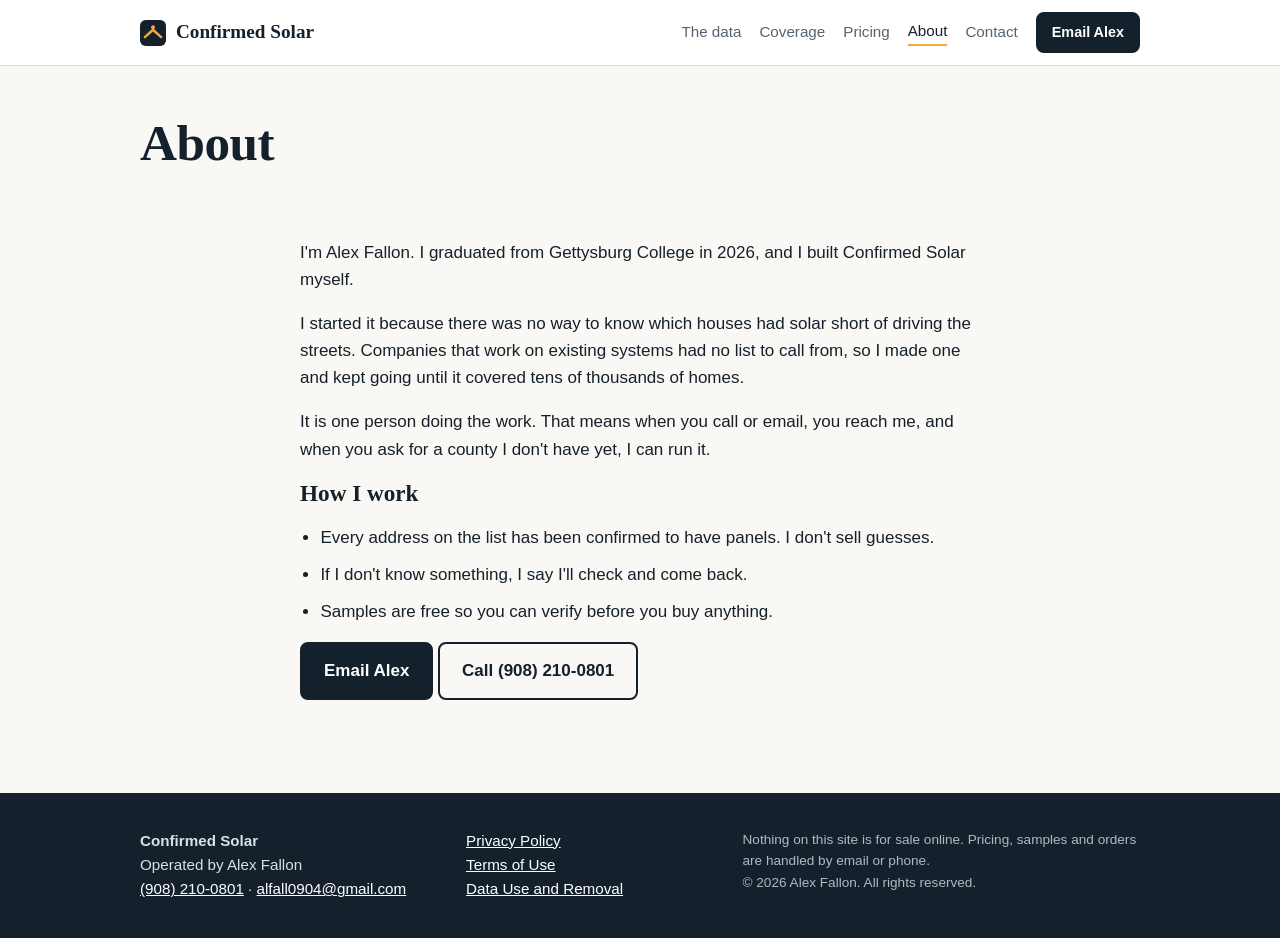
==== about.html @ c14927e2 "Confirmed Solar website Co-Authored-By: Claude Sonnet 5.5 <noreply@anthropic.com>" ====
<!doctype html>
<html lang="en">
<head>
<meta charset="utf-8">
<meta name="viewport" content="width=device-width, initial-scale=1">
<title>About | Confirmed Solar</title>
<meta name="description" content="About Alex Fallon and Confirmed Solar.">
<link rel="icon" href="favicon.svg" type="image/svg+xml">
<link rel="stylesheet" href="styles.css">
</head>
<body>
<a class="skip" href="#main">Skip to content</a>
<header class="site">
  <div class="wrap bar">
    <a class="brand" href="index.html"><svg width="26" height="26" viewBox="0 0 32 32" aria-hidden="true"><rect width="32" height="32" rx="7" fill="#14202b"/><path d="M6 21l10-9 10 9" fill="none" stroke="#f2a93b" stroke-width="3" stroke-linecap="round" stroke-linejoin="round"/><circle cx="16" cy="9" r="2.4" fill="#f2a93b"/></svg>Confirmed Solar</a>
    <nav aria-label="Main"><a href="data.html">The data</a><a href="coverage.html">Coverage</a><a href="pricing.html">Pricing</a><a href="about.html" aria-current="page">About</a><a href="contact.html">Contact</a><a class="btn small" href="mailto:alfall0904@gmail.com?subject=Question%20about%20Confirmed%20Solar&body=">Email Alex</a></nav>
  </div>
</header>
<main id="main">

<section class="wrap head"><h1>About</h1></section>
<section class="wrap block narrow">
  <p>I'm Alex Fallon. I graduated from Gettysburg College in 2026, and I built Confirmed Solar myself.</p>
  <p>I started it because there was no way to know which houses had solar short of driving the streets. Companies that work on existing systems had no list to call from, so I made one and kept going until it covered tens of thousands of homes.</p>
  <p>It is one person doing the work. That means when you call or email, you reach me, and when you ask for a county I don't have yet, I can run it.</p>
  <h2>How I work</h2>
  <ul class="plain">
    <li>Every address on the list has been confirmed to have panels. I don't sell guesses.</li>
    <li>If I don't know something, I say I'll check and come back.</li>
    <li>Samples are free so you can verify before you buy anything.</li>
  </ul>
  <p><a class="btn" href="mailto:alfall0904@gmail.com?subject=Question%20about%20Confirmed%20Solar&body=">Email Alex</a> <a class="btn ghost" href="tel:+19082100801">Call (908) 210-0801</a></p>
</section>

</main>
<footer class="site">
  <div class="wrap foot">
    <div>
      <strong>Confirmed Solar</strong><br>
      Operated by Alex Fallon<br>
      <a href="tel:+19082100801">(908) 210-0801</a> &middot; <a href="mailto:alfall0904@gmail.com">alfall0904@gmail.com</a>
    </div>
    <div>
      <a href="privacy.html">Privacy Policy</a><br>
      <a href="terms.html">Terms of Use</a><br>
      <a href="data-use.html">Data Use and Removal</a>
    </div>
    <div class="fine">Nothing on this site is for sale online. Pricing, samples and orders are handled by email or phone.<br>&copy; 2026 Alex Fallon. All rights reserved.</div>
  </div>
</footer>
</body>
</html>
---- styles.css ----
:root{--bg:#faf8f4;--card:#fff;--ink:#14202b;--muted:#566370;--line:#e2ddd2;--accent:#f2a93b;--accent-ink:#8a5200;--navy:#14202b}
*{box-sizing:border-box}
html{-webkit-text-size-adjust:100%}
body{margin:0;background:var(--bg);color:var(--ink);font:17px/1.6 -apple-system,BlinkMacSystemFont,"Segoe UI",Roboto,Helvetica,Arial,sans-serif}
h1,h2{font-family:Georgia,"Times New Roman",serif;line-height:1.15;margin:0 0 .5em;font-weight:700}
h1{font-size:clamp(2rem,5vw,3.2rem);letter-spacing:-.01em}
h2{font-size:1.45rem;margin-top:0}
p{margin:0 0 1em}
a{color:var(--ink)}
.wrap{max-width:1040px;margin:0 auto;padding:0 20px}
.narrow{max-width:720px}
.skip{position:absolute;left:-999px}.skip:focus{left:8px;top:8px;background:#fff;padding:8px;z-index:9}
header.site{background:var(--card);border-bottom:1px solid var(--line);position:sticky;top:0;z-index:5}
.bar{display:flex;align-items:center;justify-content:space-between;gap:16px;flex-wrap:wrap;padding-top:12px;padding-bottom:12px}
.brand{display:flex;align-items:center;gap:10px;font-family:Georgia,serif;font-weight:700;font-size:1.2rem;text-decoration:none}
nav{display:flex;align-items:center;gap:6px 18px;flex-wrap:wrap}
nav a{text-decoration:none;font-size:.95rem;color:var(--muted)}
nav a[aria-current],nav a:hover{color:var(--ink)}
nav a[aria-current]{border-bottom:2px solid var(--accent)}
.btn{display:inline-block;background:var(--navy);color:#fff;padding:13px 22px;border-radius:8px;text-decoration:none;font-weight:600;border:2px solid var(--navy);transition:background .15s}
.btn:hover{background:#243546}
.btn.ghost{background:transparent;color:var(--navy)}.btn.ghost:hover{background:rgba(20,32,43,.07)}
.btn.small{padding:7px 14px;font-size:.9rem;color:#fff}
nav a.btn{color:#fff}
.hero .btn.ghost{color:#fff;border-color:#fff}.hero .btn.ghost:hover{background:rgba(255,255,255,.12)}
.hero .btn:not(.ghost){background:var(--accent);border-color:var(--accent);color:var(--navy)}
.hero .btn:not(.ghost):hover{background:#f6bd63}
a:focus-visible,input:focus-visible{outline:3px solid var(--accent);outline-offset:2px}
.hero{background:var(--navy);color:#fff;padding:72px 0 64px}
.hero h1{max-width:16em}
.eyebrow{color:var(--accent);font-weight:600;letter-spacing:.06em;text-transform:uppercase;font-size:.8rem;margin-bottom:14px}
.lead{font-size:1.2rem;color:inherit;max-width:38em}
.head .lead{color:var(--muted)}.hero .lead{color:#d9e0e7}
.cta{display:flex;gap:12px;flex-wrap:wrap;margin-top:24px}
.stats{background:var(--card);border-bottom:1px solid var(--line)}
.grid3{display:grid;grid-template-columns:repeat(3,1fr);gap:24px;padding-top:32px;padding-bottom:32px}
.big{display:block;font-family:Georgia,serif;font-size:1.7rem;font-weight:700}
.cap{display:block;color:var(--muted);font-size:.95rem}
.block{padding-top:36px;padding-bottom:12px}
.head{padding-top:48px;padding-bottom:4px}
.two{display:grid;grid-template-columns:1fr 1fr;gap:36px}
.chips{list-style:none;margin:0;padding:0;display:flex;flex-wrap:wrap;gap:10px}
.chips li{background:var(--card);border:1px solid var(--line);border-radius:999px;padding:8px 16px;font-size:.95rem}
.more{font-weight:600;color:var(--accent-ink)}
.plain{padding-left:1.2em}.plain li{margin-bottom:.6em}
table{width:100%;border-collapse:collapse;background:var(--card);border:1px solid var(--line);border-radius:10px;overflow:hidden}
th,td{text-align:left;padding:12px 16px;border-bottom:1px solid var(--line);vertical-align:top}
tr:last-child th,tr:last-child td{border-bottom:0}
table.fields th{width:32%;font-weight:600}
table.cov thead th{background:#f3efe6;font-size:.85rem;text-transform:uppercase;letter-spacing:.05em;color:var(--muted)}
td.b{font-weight:600}.b.thousands{color:var(--accent-ink)}
.search{display:block;margin-top:20px;font-weight:600}
.search input{display:block;margin-top:6px;width:100%;max-width:320px;padding:11px 14px;border:1px solid var(--line);border-radius:8px;font:inherit}
.calc{background:var(--card);border:1px solid var(--line);border-radius:14px;padding:28px;max-width:640px}
fieldset{border:0;padding:0;margin:0 0 20px}
legend{font-weight:700;margin-bottom:10px}
.opt{display:flex;gap:12px;padding:14px;border:1px solid var(--line);border-radius:10px;margin-bottom:10px;cursor:pointer;align-items:flex-start}
.opt:has(input:checked){border-color:var(--navy);background:#fbf6ea}
.opt input{margin-top:6px}.opt em{color:var(--accent-ink);font-style:normal;font-weight:700;margin-left:6px}.opt small{color:var(--muted)}
.qty{display:block;font-weight:700;margin-bottom:10px}
.qty input{display:block;margin-top:6px;width:100%;padding:12px 14px;font:inherit;font-size:1.2rem;border:1px solid var(--line);border-radius:8px}
#rng{width:100%;accent-color:var(--navy);margin-bottom:20px}
.result{background:var(--navy);color:#fff;border-radius:12px;padding:20px 22px}
.result .lbl{font-size:.85rem;text-transform:uppercase;letter-spacing:.06em;color:#c4ced8}
.result .amt{font-family:Georgia,serif;font-size:2.6rem;font-weight:700;color:var(--accent);line-height:1.2}
.result .sub{color:#d9e0e7;font-size:.95rem}
.note{color:var(--muted);font-size:.9rem;margin-top:16px}
.big-link{font-size:1.4rem;font-weight:600}
.meta{color:var(--muted)}
.legal h2{font-size:1.15rem;margin-top:1.6em}
footer.site{background:var(--navy);color:#d9e0e7;margin-top:64px;padding:36px 0;font-size:.95rem}
footer.site a{color:#fff}
.foot{display:grid;grid-template-columns:1.2fr 1fr 1.6fr;gap:28px}
.fine{font-size:.85rem;color:#aeb9c4}
@media(max-width:760px){.grid3,.two,.foot{grid-template-columns:1fr}.hero{padding:48px 0}.calc{padding:20px}table.fields th{width:38%}}
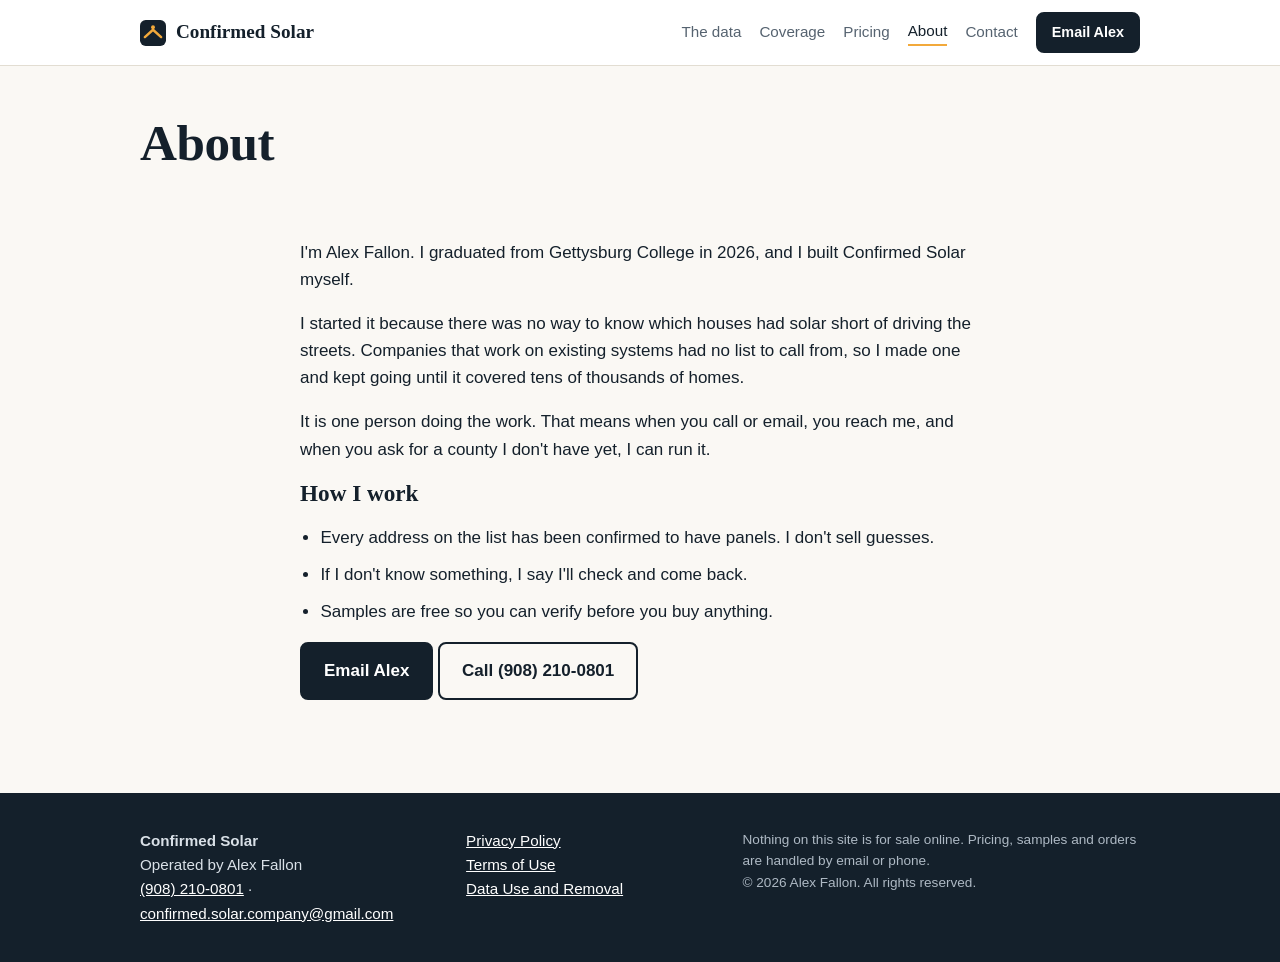
==== commit a163f2ac: "Switch contact email to confirmed.solar.company@gmail.com everywhere, including the order form PDF C" ====
--- a/about.html
+++ b/about.html
@@ -13,7 +13,7 @@
 <header class="site">
   <div class="wrap bar">
     <a class="brand" href="index.html"><svg width="26" height="26" viewBox="0 0 32 32" aria-hidden="true"><rect width="32" height="32" rx="7" fill="#14202b"/><path d="M6 21l10-9 10 9" fill="none" stroke="#f2a93b" stroke-width="3" stroke-linecap="round" stroke-linejoin="round"/><circle cx="16" cy="9" r="2.4" fill="#f2a93b"/></svg>Confirmed Solar</a>
-    <nav aria-label="Main"><a href="data.html">The data</a><a href="coverage.html">Coverage</a><a href="pricing.html">Pricing</a><a href="about.html" aria-current="page">About</a><a href="contact.html">Contact</a><a class="btn small" href="mailto:alfall0904@gmail.com?subject=Question%20about%20Confirmed%20Solar&body=">Email Alex</a></nav>
+    <nav aria-label="Main"><a href="data.html">The data</a><a href="coverage.html">Coverage</a><a href="pricing.html">Pricing</a><a href="about.html" aria-current="page">About</a><a href="contact.html">Contact</a><a class="btn small" href="mailto:confirmed.solar.company@gmail.com?subject=Question%20about%20Confirmed%20Solar&body=">Email Alex</a></nav>
   </div>
 </header>
 <main id="main">
@@ -29,7 +29,7 @@
     <li>If I don't know something, I say I'll check and come back.</li>
     <li>Samples are free so you can verify before you buy anything.</li>
   </ul>
-  <p><a class="btn" href="mailto:alfall0904@gmail.com?subject=Question%20about%20Confirmed%20Solar&body=">Email Alex</a> <a class="btn ghost" href="tel:+19082100801">Call (908) 210-0801</a></p>
+  <p><a class="btn" href="mailto:confirmed.solar.company@gmail.com?subject=Question%20about%20Confirmed%20Solar&body=">Email Alex</a> <a class="btn ghost" href="tel:+19082100801">Call (908) 210-0801</a></p>
 </section>
 
 </main>
@@ -38,7 +38,7 @@
     <div>
       <strong>Confirmed Solar</strong><br>
       Operated by Alex Fallon<br>
-      <a href="tel:+19082100801">(908) 210-0801</a> &middot; <a href="mailto:alfall0904@gmail.com">alfall0904@gmail.com</a>
+      <a href="tel:+19082100801">(908) 210-0801</a> &middot; <a href="mailto:confirmed.solar.company@gmail.com">confirmed.solar.company@gmail.com</a>
     </div>
     <div>
       <a href="privacy.html">Privacy Policy</a><br>
--- a/styles.css
+++ b/styles.css
@@ -72,4 +72,43 @@
 footer.site a{color:#fff}
 .foot{display:grid;grid-template-columns:1.2fr 1fr 1.6fr;gap:28px}
 .fine{font-size:.85rem;color:#aeb9c4}
+.zz{display:flex;gap:16px;margin-top:40px;flex-wrap:wrap}
+.strip figure{margin:0;width:240px;max-width:100%}
+.strip img{width:100%;height:auto;display:block;border:1px solid rgba(255,255,255,.25)}
+.strip figcaption{margin-top:7px;font-size:.82rem;color:#aeb9c4;line-height:1.35}
+.strip.dark{margin-top:22px}.strip.dark img{border-color:var(--line)}.strip.dark figcaption{color:var(--muted)}.strip.dark b{color:var(--ink)}
 @media(max-width:760px){.grid3,.two,.foot{grid-template-columns:1fr}.hero{padding:48px 0}.calc{padding:20px}table.fields th{width:38%}}
+
+/* demo3 */
+.btn.amber{background:var(--accent);border-color:var(--accent);color:var(--navy)}.btn.amber:hover{background:#f6bd63}
+.hero2{position:relative;color:#fff;padding:150px 0 130px;background:linear-gradient(90deg,rgba(14,24,33,.9) 0%,rgba(14,24,33,.72) 45%,rgba(14,24,33,.25) 100%),url(img/hero.jpg) center/cover}
+.hero2 h1{max-width:14em;font-size:clamp(2.2rem,5.4vw,3.9rem)}
+.hero2 .eyebrow{color:var(--accent)}.hero2 .lead{color:#e4e9ee;max-width:32em}
+.hero2 .btn.ghost{color:#fff;border-color:#fff}.hero2 .btn.ghost:hover{background:rgba(255,255,255,.14)}
+.pricestrip{background:var(--navy);color:#fff;border-top:1px solid rgba(255,255,255,.12)}
+.ps{display:grid;grid-template-columns:1fr 1.4fr 1.4fr auto;gap:28px;align-items:center;padding-top:24px;padding-bottom:24px}
+.ps .num{display:block;font-family:Georgia,serif;font-size:1.9rem;font-weight:700;color:var(--accent);line-height:1.1}
+.ps .cap{display:block;font-size:.88rem;color:#c4ced8}
+.band{padding:84px 0}.band.alt{background:#f1ede2}
+.split{display:grid;grid-template-columns:1fr 1fr;gap:64px;align-items:center}
+.split.flip .txt{order:2}.split.flip .pic{order:1}
+.split h2{font-size:clamp(1.6rem,3vw,2.3rem)}
+.eyebrow.dk{color:var(--accent-ink)}
+.pic img{width:100%;height:100%;min-height:340px;max-height:460px;object-fit:cover;border-radius:4px}
+.pic.tall img{max-height:520px}
+.ticks{list-style:none;padding:0;margin:20px 0 0}.ticks li{padding:12px 0 12px 30px;border-top:1px solid var(--line);position:relative}
+.ticks li:last-child{border-bottom:1px solid var(--line)}
+.ticks li:before{content:"";position:absolute;left:2px;top:19px;width:12px;height:12px;background:var(--accent)}
+.three{display:grid;grid-template-columns:repeat(3,1fr);gap:24px}
+.three .big{font-size:2.1rem}
+.mid{margin-top:34px;color:var(--muted)}
+.sample{background:var(--navy);color:#fff;padding:84px 0}
+.sample h2{font-size:2.2rem}.sample .txt p{color:#d9e0e7}
+.form{background:#fff;color:var(--ink);border-radius:10px;padding:28px;display:grid;gap:16px}
+.form label{display:block;font-weight:600;font-size:.92rem}
+.form input,.form select{display:block;width:100%;margin-top:6px;padding:12px 14px;border:1px solid var(--line);border-radius:6px;font:inherit;font-weight:400;background:#fff}
+.form button{cursor:pointer;font:inherit;font-weight:700;padding:14px}
+.fine2{font-size:.85rem;color:var(--muted);margin:0}.sample .txt .fine2{color:#aeb9c4}
+.stick{position:fixed;right:20px;bottom:20px;z-index:9;background:var(--accent);color:var(--navy);font-weight:700;padding:13px 20px;border-radius:999px;text-decoration:none;box-shadow:0 6px 18px rgba(0,0,0,.28)}
+.stick:hover{background:#f6bd63}
+@media(max-width:860px){.split,.three,.ps{grid-template-columns:1fr}.split{gap:28px}.split.flip .txt{order:1}.split.flip .pic{order:2}.hero2{padding:96px 0 84px}.band,.sample{padding:56px 0}}
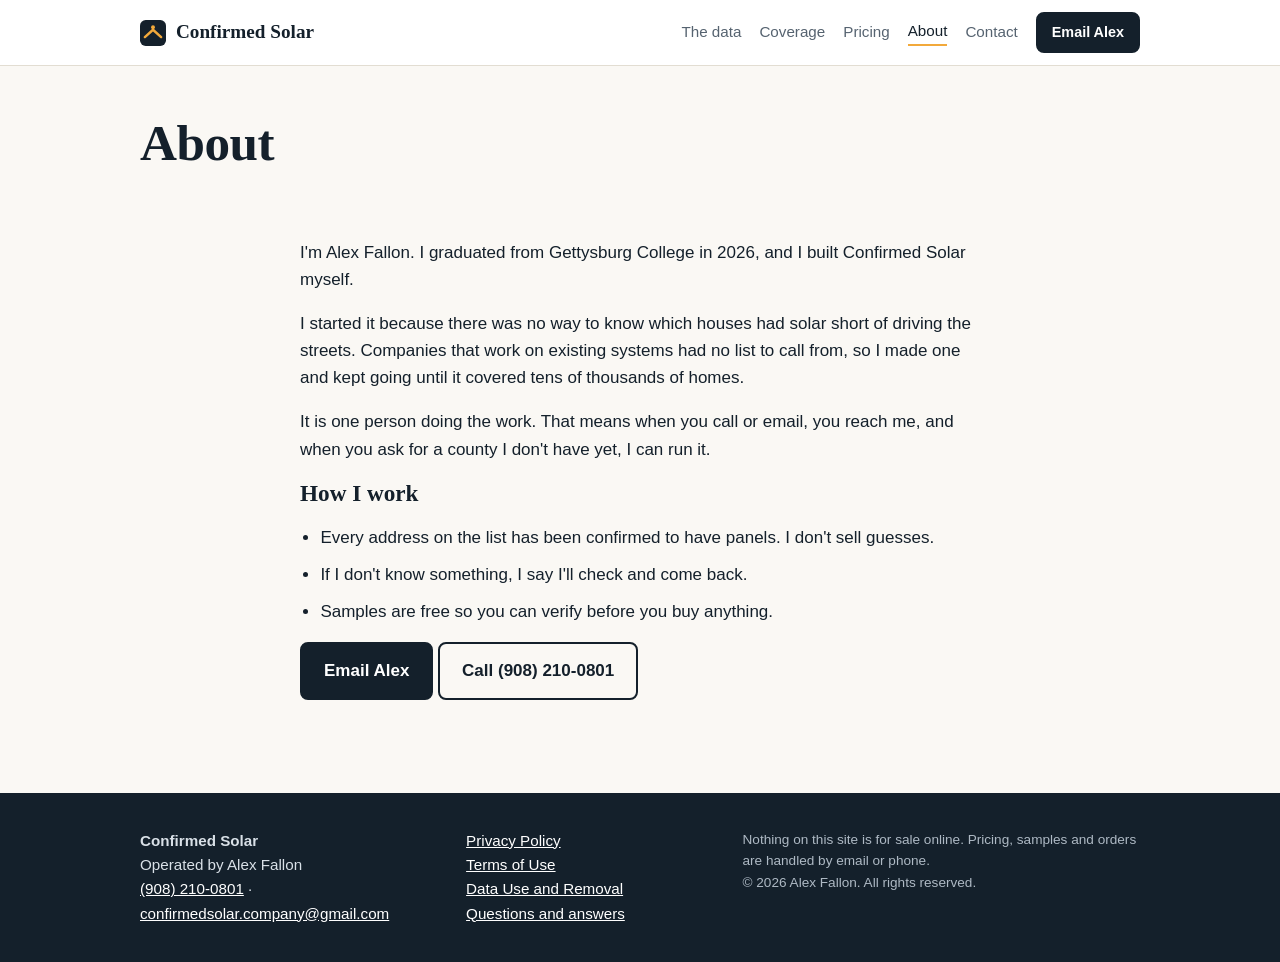
==== commit 4f9be7ba: "Fix contact email to confirmedsolar.company@gmail.com; add AI-search optimisation (schema, FAQ, llms" ====
--- a/about.html
+++ b/about.html
@@ -3,17 +3,121 @@
 <head>
 <meta charset="utf-8">
 <meta name="viewport" content="width=device-width, initial-scale=1">
-<title>About | Confirmed Solar</title>
-<meta name="description" content="About Alex Fallon and Confirmed Solar.">
+<title>About Alex Fallon and Confirmed Solar</title>
+<meta name="description" content="Confirmed Solar is run by Alex Fallon, who built a confirmed list of homes with rooftop solar for companies that service existing solar systems.">
 <link rel="icon" href="favicon.svg" type="image/svg+xml">
 <link rel="stylesheet" href="styles.css">
+<!-- aio -->
+<link rel="canonical" href="https://confirmed-solar.vercel.app/about.html">
+<meta property="og:type" content="website">
+<meta property="og:site_name" content="Confirmed Solar">
+<meta property="og:title" content="About Alex Fallon and Confirmed Solar">
+<meta property="og:description" content="Confirmed Solar is run by Alex Fallon, who built a confirmed list of homes with rooftop solar for companies that service existing solar systems.">
+<meta property="og:url" content="https://confirmed-solar.vercel.app/about.html">
+<meta property="og:image" content="https://confirmed-solar.vercel.app/img/suburb.jpg">
+<meta name="twitter:card" content="summary_large_image">
+<script type="application/ld+json">
+{
+ "@context": "https://schema.org",
+ "@graph": [
+  {
+   "@type": "Organization",
+   "@id": "https://confirmed-solar.vercel.app/#org",
+   "name": "Confirmed Solar",
+   "url": "https://confirmed-solar.vercel.app/",
+   "logo": "https://confirmed-solar.vercel.app/favicon.svg",
+   "email": "confirmedsolar.company@gmail.com",
+   "telephone": "+1-908-210-0801",
+   "description": "Confirmed Solar sells verified addresses of homes that already have rooftop solar panels, for companies that service existing solar systems.",
+   "founder": {
+    "@type": "Person",
+    "@id": "https://confirmed-solar.vercel.app/#alex",
+    "name": "Alex Fallon",
+    "alumniOf": "Gettysburg College"
+   },
+   "areaServed": [
+    {
+     "@type": "State",
+     "name": "Pennsylvania"
+    },
+    {
+     "@type": "State",
+     "name": "New Jersey"
+    },
+    {
+     "@type": "State",
+     "name": "New York"
+    },
+    {
+     "@type": "State",
+     "name": "Maryland"
+    },
+    {
+     "@type": "State",
+     "name": "Massachusetts"
+    },
+    {
+     "@type": "State",
+     "name": "Connecticut"
+    },
+    {
+     "@type": "State",
+     "name": "Delaware"
+    }
+   ],
+   "contactPoint": {
+    "@type": "ContactPoint",
+    "contactType": "sales",
+    "email": "confirmedsolar.company@gmail.com",
+    "telephone": "+1-908-210-0801",
+    "areaServed": "US",
+    "availableLanguage": "English"
+   },
+   "knowsAbout": [
+    "rooftop solar",
+    "solar panel installations",
+    "solar lead lists",
+    "solar maintenance prospecting"
+   ]
+  },
+  {
+   "@type": "BreadcrumbList",
+   "itemListElement": [
+    {
+     "@type": "ListItem",
+     "position": 1,
+     "name": "Home",
+     "item": "https://confirmed-solar.vercel.app/"
+    },
+    {
+     "@type": "ListItem",
+     "position": 2,
+     "name": "About",
+     "item": "https://confirmed-solar.vercel.app/about.html"
+    }
+   ]
+  },
+  {
+   "@type": "AboutPage",
+   "url": "https://confirmed-solar.vercel.app/about.html",
+   "about": {
+    "@id": "https://confirmed-solar.vercel.app/#org"
+   },
+   "mainEntity": {
+    "@id": "https://confirmed-solar.vercel.app/#alex"
+   }
+  }
+ ]
+}
+</script>
+<!-- /aio -->
 </head>
 <body>
 <a class="skip" href="#main">Skip to content</a>
 <header class="site">
   <div class="wrap bar">
     <a class="brand" href="index.html"><svg width="26" height="26" viewBox="0 0 32 32" aria-hidden="true"><rect width="32" height="32" rx="7" fill="#14202b"/><path d="M6 21l10-9 10 9" fill="none" stroke="#f2a93b" stroke-width="3" stroke-linecap="round" stroke-linejoin="round"/><circle cx="16" cy="9" r="2.4" fill="#f2a93b"/></svg>Confirmed Solar</a>
-    <nav aria-label="Main"><a href="data.html">The data</a><a href="coverage.html">Coverage</a><a href="pricing.html">Pricing</a><a href="about.html" aria-current="page">About</a><a href="contact.html">Contact</a><a class="btn small" href="mailto:confirmed.solar.company@gmail.com?subject=Question%20about%20Confirmed%20Solar&body=">Email Alex</a></nav>
+    <nav aria-label="Main"><a href="data.html">The data</a><a href="coverage.html">Coverage</a><a href="pricing.html">Pricing</a><a href="about.html" aria-current="page">About</a><a href="contact.html">Contact</a><a class="btn small" href="mailto:confirmedsolar.company@gmail.com?subject=Question%20about%20Confirmed%20Solar&body=">Email Alex</a></nav>
   </div>
 </header>
 <main id="main">
@@ -29,7 +133,7 @@
     <li>If I don't know something, I say I'll check and come back.</li>
     <li>Samples are free so you can verify before you buy anything.</li>
   </ul>
-  <p><a class="btn" href="mailto:confirmed.solar.company@gmail.com?subject=Question%20about%20Confirmed%20Solar&body=">Email Alex</a> <a class="btn ghost" href="tel:+19082100801">Call (908) 210-0801</a></p>
+  <p><a class="btn" href="mailto:confirmedsolar.company@gmail.com?subject=Question%20about%20Confirmed%20Solar&body=">Email Alex</a> <a class="btn ghost" href="tel:+19082100801">Call (908) 210-0801</a></p>
 </section>
 
 </main>
@@ -38,12 +142,13 @@
     <div>
       <strong>Confirmed Solar</strong><br>
       Operated by Alex Fallon<br>
-      <a href="tel:+19082100801">(908) 210-0801</a> &middot; <a href="mailto:confirmed.solar.company@gmail.com">confirmed.solar.company@gmail.com</a>
+      <a href="tel:+19082100801">(908) 210-0801</a> &middot; <a href="mailto:confirmedsolar.company@gmail.com">confirmedsolar.company@gmail.com</a>
     </div>
     <div>
       <a href="privacy.html">Privacy Policy</a><br>
       <a href="terms.html">Terms of Use</a><br>
-      <a href="data-use.html">Data Use and Removal</a>
+      <a href="data-use.html">Data Use and Removal</a><br>
+      <a href="index.html#faq">Questions and answers</a>
     </div>
     <div class="fine">Nothing on this site is for sale online. Pricing, samples and orders are handled by email or phone.<br>&copy; 2026 Alex Fallon. All rights reserved.</div>
   </div>
--- a/styles.css
+++ b/styles.css
@@ -112,3 +112,9 @@
 .stick{position:fixed;right:20px;bottom:20px;z-index:9;background:var(--accent);color:var(--navy);font-weight:700;padding:13px 20px;border-radius:999px;text-decoration:none;box-shadow:0 6px 18px rgba(0,0,0,.28)}
 .stick:hover{background:#f6bd63}
 @media(max-width:860px){.split,.three,.ps{grid-template-columns:1fr}.split{gap:28px}.split.flip .txt{order:1}.split.flip .pic{order:2}.hero2{padding:96px 0 84px}.band,.sample{padding:56px 0}}
+
+.faq{padding:56px 0}.faq h2{margin-top:0}
+.faq details{background:var(--card);border:1px solid var(--line);border-radius:10px;margin:0 0 10px;max-width:820px}
+.faq summary{cursor:pointer;padding:16px 20px;font-weight:600;list-style-position:inside}
+.faq details p{margin:0;padding:0 20px 18px;color:var(--muted)}
+.faq summary:focus-visible{outline:3px solid var(--accent);outline-offset:2px}
